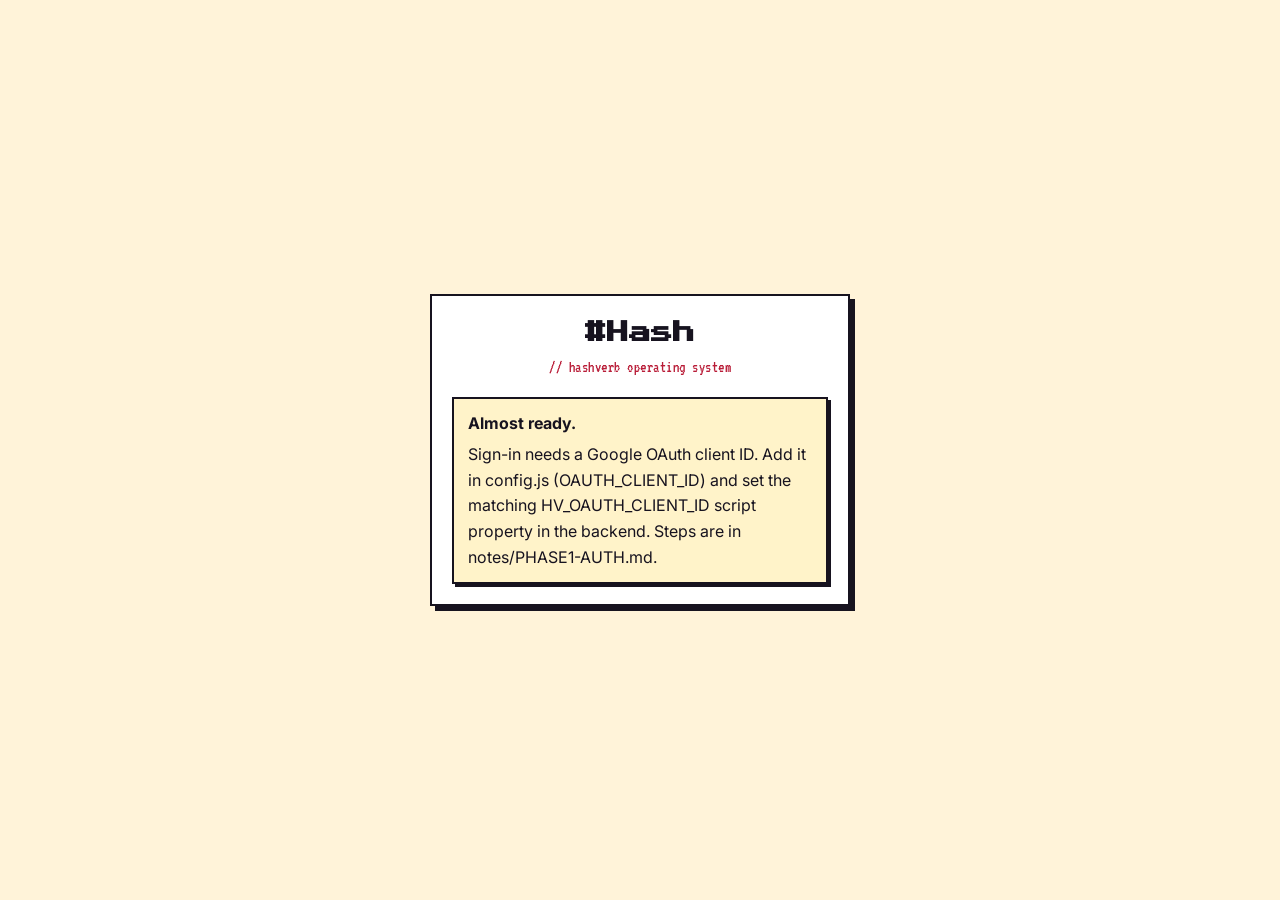
==== index.html @ 0734a551 "Hashverb OS phase 6: file hub (versioning + approval) Adds apps/os/Files.js (11-check suite) + the f" ====
<!doctype html>
<html lang="en">
<head>
  <meta charset="utf-8">
  <title>#Hash · Hashverb OS</title>
  <meta name="viewport" content="width=device-width, initial-scale=1, viewport-fit=cover">
  <meta name="theme-color" content="#FFF3D9">
  <meta name="description" content="Hashverb Operating System — internal collaboration and event operations for the #Hash tech org.">
  <link rel="preconnect" href="https://fonts.googleapis.com">
  <link rel="preconnect" href="https://fonts.gstatic.com" crossorigin>
  <link href="https://fonts.googleapis.com/css2?family=Press+Start+2P&family=Space+Grotesk:wght@500;600;700&family=VT323&family=Inter:wght@400;500;600&display=swap" rel="stylesheet">
  <link rel="stylesheet" href="styles/app.css">
</head>
<body>

  <!-- sign-in / not-configured / loading lives here -->
  <div id="gate"></div>

  <!-- the app shell (nav + views) is built into here after sign-in -->
  <div id="app" class="hidden"></div>

  <!-- Google Identity Services (renders the Sign in with Google button) -->
  <script src="https://accounts.google.com/gsi/client" async defer></script>

  <!-- app scripts, in dependency order (no build step) -->
  <script src="config.js"></script>
  <script src="js/perm.js"></script>
  <script src="js/core.js"></script>
  <script src="js/api.js"></script>
  <script src="js/auth.js"></script>
  <script src="js/comments.js"></script>
  <script src="js/taskboard.js"></script>
  <script src="js/files.js"></script>
  <script src="js/views.js"></script>
  <script src="js/teams.js"></script>
  <script src="js/events.js"></script>
  <script src="js/flags.js"></script>
  <script src="js/app.js"></script>
</body>
</html>
---- styles/app.css ----
/* =========================================================================
   Hashverb OS — design system (RetroUI, ported).

   The club site's look lives in the private repo's Styles.html, served through
   Apps Script's include(). This static site cannot use that, so the tokens and
   components are reproduced here, self-contained. Same grammar: bright cream
   ground, near-black hard borders, solid offset shadows, zero radius, the
   #Hash palette and type. Keep this in step with Styles.html by eye.
   ========================================================================= */

:root {
  --bg:#FFF3D9;            /* bright warm cream */
  --panel:#FFFFFF;         /* white cards */
  --ink:#17131f;           /* near-black text */
  --ink-dim:#524b5c;
  --ink-faint:#6d6675;
  --teal-text:#0B7278;
  --line:#17131f;          /* borders are near-black (RetroUI) */
  --pink:#E94560; --pink-2:#ff5c78; --pink-dark:#b91d38;
  --gold:#F4A400;
  --teal:#0FA6AE;
  --logo:#00b874;
  --danger:#E11D48;
  --ok:#0f9d58;
  --ai:#0FA6AE; --robotics:#E94560; --cyber:#F4A400;
  --maxw:1180px;
  --sh:5px 5px 0 var(--line);
  --sh-sm:3px 3px 0 var(--line);
  --sans:'Inter',system-ui,-apple-system,'Segoe UI',Roboto,sans-serif;
  --display:'Space Grotesk',var(--sans);
  --pixel:'Press Start 2P',ui-monospace,monospace;
  --mono:'VT323',ui-monospace,monospace;
}

*,*::before,*::after { box-sizing:border-box; }
html,body { margin:0; padding:0; }
body {
  background:var(--bg); color:var(--ink);
  font:16px/1.6 var(--sans);
  -webkit-font-smoothing:antialiased;
  min-height:100vh;
}
a { color:var(--pink-dark); }
img { max-width:100%; }
:focus-visible { outline:3px solid var(--teal); outline-offset:2px; }

/* ---------------- layout ---------------- */
.container { width:100%; max-width:var(--maxw); margin:0 auto; padding:0 20px; }
.stack > * + * { margin-top:14px; }
.row { display:flex; gap:12px; align-items:center; }
.row.wrap { flex-wrap:wrap; }
.spacer { flex:1; }
.muted { color:var(--ink-faint); }
.small { font-size:14px; }
.center { text-align:center; }
.hidden { display:none !important; }

/* ---------------- top bar ---------------- */
.nav {
  position:sticky; top:0; z-index:40; background:var(--bg);
  border-bottom:3px solid var(--line);
}
.nav-inner { display:flex; align-items:center; gap:12px; height:64px; }
.brand { display:flex; align-items:center; gap:10px; font-family:var(--pixel); font-size:13px; }
.brand .dot { width:12px; height:12px; background:var(--logo); border:2px solid var(--line); }
.brand small { font-family:var(--mono); font-size:16px; color:var(--ink-faint); }
.nav-right { margin-left:auto; display:flex; align-items:center; gap:10px; }
.who { display:flex; align-items:center; gap:8px; }
.who img { width:30px; height:30px; border:2px solid var(--line); object-fit:cover; }
.who .nm { font-weight:600; font-size:14px; max-width:150px; overflow:hidden; text-overflow:ellipsis; white-space:nowrap; }

/* ---------------- tabs / nav pills ---------------- */
.tabs { display:flex; gap:0; flex-wrap:wrap; border:2px solid var(--line); background:var(--panel); width:max-content; box-shadow:var(--sh-sm); }
.tab {
  font-family:var(--display); font-weight:600; font-size:14px;
  padding:9px 16px; background:var(--panel); border:none; border-right:2px solid var(--line);
  cursor:pointer; color:var(--ink);
}
.tab:last-child { border-right:none; }
.tab.on { background:var(--ink); color:#fff; }

/* ---------------- cards ---------------- */
.card {
  background:var(--panel); border:2px solid var(--line); box-shadow:var(--sh);
  padding:20px;
}
.card + .card { margin-top:16px; }
.card h2 { font-family:var(--display); margin:0 0 6px; font-size:22px; }
.card h3 { font-family:var(--display); margin:0 0 6px; font-size:18px; }
.eyebrow { font-family:var(--mono); font-size:16px; color:var(--pink-dark); letter-spacing:.5px; }
.section-title { font-family:var(--display); font-weight:700; font-size:clamp(22px,3.5vw,30px); margin:2px 0 4px; }
.section-sub { color:var(--ink-dim); margin:0; }

/* stat tiles */
.tiles { display:grid; grid-template-columns:repeat(auto-fit,minmax(150px,1fr)); gap:12px; }
.tile { background:var(--panel); border:2px solid var(--line); box-shadow:var(--sh-sm); padding:14px 16px; }
.tile .n { font-family:var(--display); font-weight:700; font-size:30px; line-height:1; }
.tile .l { font-family:var(--mono); font-size:16px; color:var(--ink-faint); margin-top:4px; }

/* ---------------- buttons ---------------- */
.btn {
  font-family:var(--display); font-weight:600; font-size:15px;
  padding:10px 18px; background:var(--panel); color:var(--ink);
  border:2px solid var(--line); box-shadow:var(--sh-sm); cursor:pointer;
  display:inline-flex; align-items:center; gap:8px; text-decoration:none;
}
.btn:active { transform:translate(3px,3px); box-shadow:none; }
.btn[disabled] { opacity:.5; cursor:not-allowed; }
.btn.primary { background:var(--pink); color:#fff; }
.btn.dark { background:var(--ink); color:#fff; }
.btn.ghost { box-shadow:none; }
.btn.small { padding:6px 12px; font-size:13px; }
.btn.danger { background:var(--danger); color:#fff; }
.btn.block { width:100%; justify-content:center; }

/* ---------------- chips ---------------- */
.chip {
  display:inline-flex; align-items:center; gap:6px;
  font-family:var(--mono); font-size:16px; line-height:1;
  border:2px solid var(--line); background:var(--bg); padding:4px 8px;
}
.chip.role { background:#eef7ff; }
.chip.scoped { background:#fff2f5; }
.chip .x { cursor:pointer; font-weight:700; color:var(--pink-dark); }
.chip.on { background:var(--ink); color:#fff; }

/* status pills */
.pill { font-family:var(--pixel); font-size:8px; padding:4px 7px; border:2px solid var(--line); }
.pill.active { background:#e2f7ec; }
.pill.suspended { background:#ffe3ea; color:var(--danger); }

/* ---------------- forms ---------------- */
.field { margin-top:12px; }
.field label { display:block; font-family:var(--display); font-weight:600; font-size:14px; margin-bottom:5px; }
.field input, .field select, .field textarea {
  width:100%; font:15px var(--sans); padding:10px 12px;
  border:2px solid var(--line); background:var(--panel); color:var(--ink);
}
.field textarea { resize:vertical; min-height:70px; }
.field .hint { font-family:var(--mono); font-size:15px; color:var(--ink-faint); margin-top:4px; }
.check { display:flex; align-items:flex-start; gap:8px; padding:5px 0; }
.check input { width:18px; height:18px; margin-top:3px; flex:0 0 auto; }
.check .k { font-family:var(--mono); font-size:16px; }
.check .d { color:var(--ink-faint); font-size:13px; }

/* ---------------- tables ---------------- */
.table-wrap { overflow-x:auto; border:2px solid var(--line); box-shadow:var(--sh-sm); background:var(--panel); }
table.tbl { width:100%; border-collapse:collapse; min-width:520px; }
table.tbl th, table.tbl td { text-align:left; padding:10px 12px; border-bottom:2px solid var(--line); vertical-align:top; }
table.tbl thead th { font-family:var(--pixel); font-size:8px; background:var(--bg); position:sticky; top:0; }
table.tbl tbody tr:last-child td { border-bottom:none; }
table.tbl tbody tr:hover { background:var(--bg); }

/* ---------------- banners ---------------- */
.banner { border:2px solid var(--line); box-shadow:var(--sh-sm); padding:12px 14px; background:var(--panel); }
.banner.warn { background:#fff3c9; }
.banner.bad { background:#ffe3ea; }
.banner.good { background:#e2f7ec; }
.banner.info { background:#eef7ff; }

/* ---------------- modal ---------------- */
.modal { position:fixed; inset:0; z-index:80; background:rgba(23,19,31,.5); display:none; padding:20px; overflow-y:auto; }
.modal.open { display:flex; align-items:flex-start; justify-content:center; }
.modal-card { background:var(--panel); border:2px solid var(--line); box-shadow:var(--sh); width:min(560px,100%); margin:6vh auto; }
.modal-top { display:flex; align-items:center; justify-content:space-between; padding:14px 18px; border-bottom:2px solid var(--line); }
.modal-top h3 { margin:0; font-family:var(--display); font-size:20px; }
.modal-top .x { background:none; border:none; font-size:22px; cursor:pointer; line-height:1; color:var(--ink); }
.modal-body { padding:18px; }
.modal-foot { display:flex; gap:10px; justify-content:flex-end; padding:14px 18px; border-top:2px solid var(--line); flex-wrap:wrap; }

/* ---------------- toast ---------------- */
.toast {
  position:fixed; left:50%; bottom:26px; transform:translate(-50%,140%);
  background:var(--ink); color:#fff; padding:12px 18px; border:2px solid var(--line);
  box-shadow:var(--sh); font-weight:600; z-index:90; max-width:90vw; transition:transform .25s ease;
}
.toast.show { transform:translate(-50%,0); }
.toast.err { background:var(--danger); }
body.reduce-motion .toast { transition:none; }

/* ---------------- sign-in screen ---------------- */
.gate { min-height:100vh; display:grid; place-items:center; padding:24px; }
.gate-card { width:min(420px,100%); text-align:center; }
.gate-card h1 { font-family:var(--pixel); font-size:22px; margin:0 0 4px; }
.gsi { display:flex; justify-content:center; margin-top:18px; min-height:44px; }

/* ---------------- misc ---------------- */
.spin { display:inline-block; width:16px; height:16px; border:3px solid var(--line); border-top-color:transparent; border-radius:50%; animation:hv-spin .7s linear infinite; }
@keyframes hv-spin { to { transform:rotate(360deg); } }
body.reduce-motion .spin { animation:none; }
.loading-wrap { display:grid; place-items:center; padding:60px 0; }
.empty { padding:26px; text-align:center; color:var(--ink-faint); font-family:var(--mono); font-size:18px; }
.grp-title { font-family:var(--pixel); font-size:9px; margin:16px 0 6px; color:var(--ink-dim); }

/* ---------------- task board ---------------- */
.hv-board { display:flex; gap:12px; overflow-x:auto; padding-bottom:8px; }
.hv-col { flex:0 0 220px; background:var(--bg); border:2px solid var(--line); box-shadow:var(--sh-sm); padding:8px; min-height:80px; }
.hv-col-h { display:flex; justify-content:space-between; font-family:var(--pixel); font-size:8px; padding:4px 4px 8px; }
.hv-task { background:var(--panel); border:2px solid var(--line); box-shadow:var(--sh-sm); padding:9px 10px; margin-bottom:8px; cursor:pointer; font-size:14px; }
.hv-task:active { transform:translate(2px,2px); box-shadow:none; }

/* view container */
main.app { padding:22px 0 60px; }
.view { display:none; }
.view.on { display:block; }
.page-head { display:flex; align-items:flex-end; gap:12px; flex-wrap:wrap; margin-bottom:16px; }
.page-head .spacer { flex:1; }

/* ---------------- responsive ---------------- */
@media (max-width:720px) {
  .nav-inner { height:auto; min-height:60px; padding:8px 0; flex-wrap:wrap; }
  .who .nm { max-width:100px; }
  .card { padding:16px; }
  .tile .n { font-size:24px; }
}
@media (hover:none) {
  .btn:active { transform:translate(3px,3px); }
}
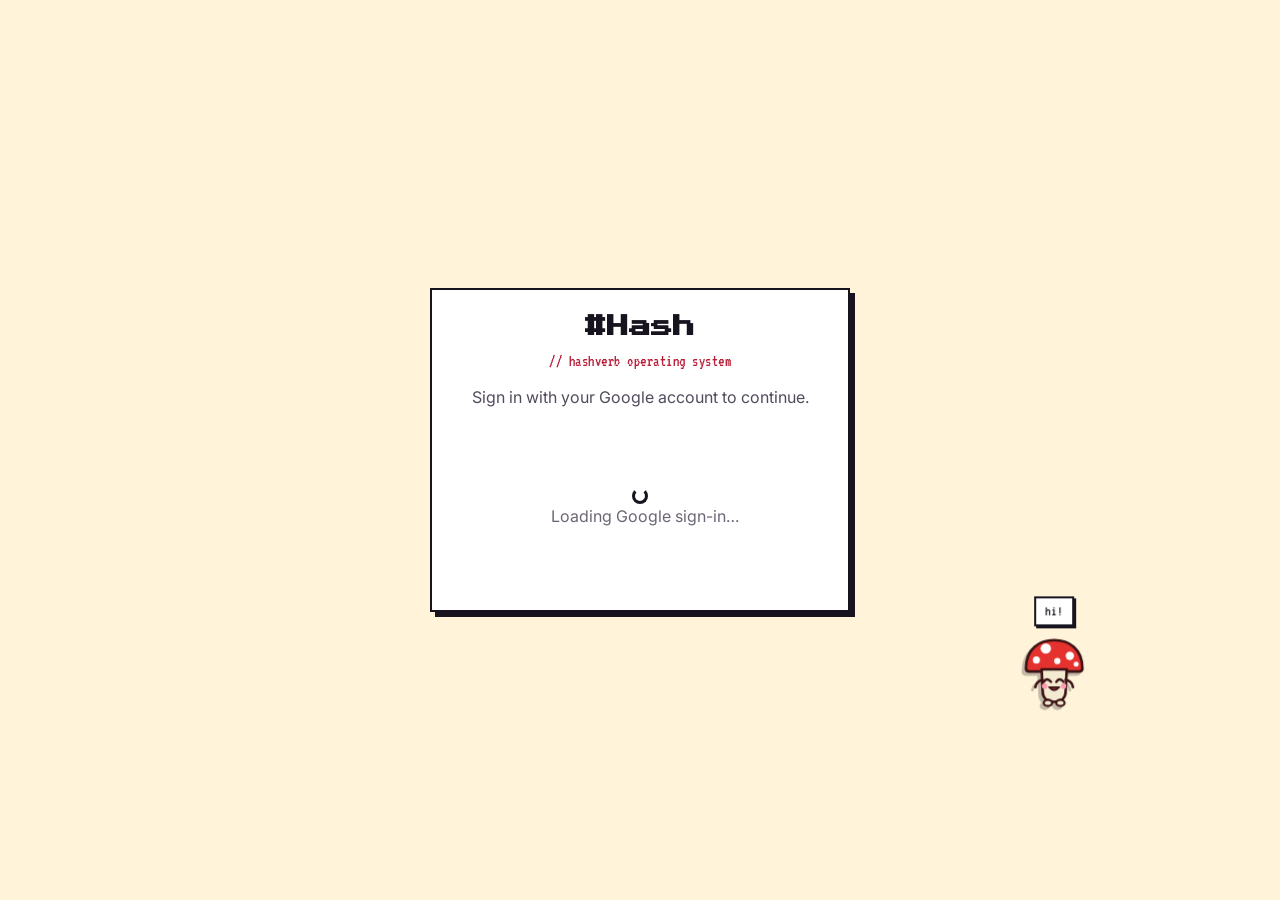
==== commit 80095c23: "Bring Shroomy the mascot to the OS; event stages show what they mean Ported the club site's pixel-mu" ====
--- a/index.html
+++ b/index.html
@@ -31,10 +31,14 @@
   <script src="js/comments.js"></script>
   <script src="js/taskboard.js"></script>
   <script src="js/files.js"></script>
+  <script src="js/budgets.js"></script>
+  <script src="js/checkins.js"></script>
+  <script src="js/dashboard.js"></script>
   <script src="js/views.js"></script>
   <script src="js/teams.js"></script>
   <script src="js/events.js"></script>
   <script src="js/flags.js"></script>
+  <script src="js/mascot.js"></script>
   <script src="js/app.js"></script>
 </body>
 </html>
--- a/styles/app.css
+++ b/styles/app.css
@@ -47,7 +47,8 @@
 /* ---------------- layout ---------------- */
 .container { width:100%; max-width:var(--maxw); margin:0 auto; padding:0 20px; }
 .stack > * + * { margin-top:14px; }
-.row { display:flex; gap:12px; align-items:center; }
+.row { display:flex; gap:12px; align-items:center; flex-wrap:wrap; }
+.row.nowrap { flex-wrap:nowrap; min-width:0; }
 .row.wrap { flex-wrap:wrap; }
 .spacer { flex:1; }
 .muted { color:var(--ink-faint); }
@@ -60,14 +61,18 @@
   position:sticky; top:0; z-index:40; background:var(--bg);
   border-bottom:3px solid var(--line);
 }
-.nav-inner { display:flex; align-items:center; gap:12px; height:64px; }
-.brand { display:flex; align-items:center; gap:10px; font-family:var(--pixel); font-size:13px; }
-.brand .dot { width:12px; height:12px; background:var(--logo); border:2px solid var(--line); }
+.nav-top { display:flex; align-items:center; gap:12px; min-height:58px; flex-wrap:wrap; }
+.brand { display:flex; align-items:center; gap:10px; font-family:var(--pixel); font-size:13px; white-space:nowrap; }
+.brand .dot { width:12px; height:12px; background:var(--logo); border:2px solid var(--line); flex:0 0 auto; }
 .brand small { font-family:var(--mono); font-size:16px; color:var(--ink-faint); }
-.nav-right { margin-left:auto; display:flex; align-items:center; gap:10px; }
+.nav-utils { margin-left:auto; display:flex; align-items:center; gap:8px; flex-wrap:wrap; justify-content:flex-end; }
 .who { display:flex; align-items:center; gap:8px; }
-.who img { width:30px; height:30px; border:2px solid var(--line); object-fit:cover; }
-.who .nm { font-weight:600; font-size:14px; max-width:150px; overflow:hidden; text-overflow:ellipsis; white-space:nowrap; }
+.who img { width:30px; height:30px; border:2px solid var(--line); object-fit:cover; flex:0 0 auto; }
+.who .nm { font-weight:600; font-size:14px; max-width:120px; overflow:hidden; text-overflow:ellipsis; white-space:nowrap; }
+/* nav tabs strip — scrolls horizontally instead of overflowing the viewport */
+.nav-tabsbar { overflow-x:auto; -webkit-overflow-scrolling:touch; }
+.nav-tabsbar::-webkit-scrollbar { height:0; }
+.nav-tabsbar-inner { display:flex; width:max-content; min-width:100%; padding:2px 20px 10px; }
 
 /* ---------------- tabs / nav pills ---------------- */
 .tabs { display:flex; gap:0; flex-wrap:wrap; border:2px solid var(--line); background:var(--panel); width:max-content; box-shadow:var(--sh-sm); }
@@ -207,12 +212,76 @@
 .page-head .spacer { flex:1; }
 
 /* ---------------- responsive ---------------- */
-@media (max-width:720px) {
-  .nav-inner { height:auto; min-height:60px; padding:8px 0; flex-wrap:wrap; }
-  .who .nm { max-width:100px; }
+@media (max-width:820px) {
+  .container { padding:0 14px; }
+  .nav-tabsbar-inner { padding-left:14px; padding-right:14px; }
+  .nav-top { min-height:52px; gap:8px; }
+  .hv-hide-sm { display:none !important; }
+  .who .nm { max-width:84px; }
   .card { padding:16px; }
   .tile .n { font-size:24px; }
+  .section-title { font-size:22px; }
+  /* full-screen modals on phones — far easier to use than a small floating box */
+  .modal { padding:0; }
+  .modal-card { width:100%; margin:0; min-height:100vh; box-shadow:none; }
+  .modal-foot { position:sticky; bottom:0; background:var(--panel); }
+  /* stat tiles: comfortable minimum so two fit a narrow screen without clipping */
+  .tiles { grid-template-columns:repeat(auto-fit,minmax(138px,1fr)); }
+}
+@media (max-width:440px) {
+  .tiles { grid-template-columns:1fr 1fr; }
+  .btn { font-size:14px; padding:9px 14px; }
+  .btn.small { padding:6px 11px; font-size:12px; }
+  .card h2 { font-size:19px; }
+  .card h3 { font-size:17px; }
+  .modal-foot .btn { flex:1 1 auto; justify-content:center; }
 }
 @media (hover:none) {
   .btn:active { transform:translate(3px,3px); }
 }
+
+/* ---------------- Shroomy the mascot (ported from the club site) ---------------- */
+.mascot { position:fixed; left:0; top:0; z-index:60; width:76px; height:92px; cursor:pointer; pointer-events:auto; transform:translate3d(0,0,0); will-change:transform; }
+.mascot .m-inner { width:100%; height:100%; transform-origin:50% 92%; }
+.mascot .m-inner.breathe { animation:shroom-breathe 1.7s steps(2,end) infinite; }
+.mascot .m-flip { width:100%; height:100%; transform-origin:50% 92%; }
+.mascot .m-body { width:100%; height:100%; transform-origin:50% 92%; }
+.mascot .m-body.walk { animation:shroom-hop .30s steps(2,end) infinite; }
+.mascot svg { width:100%; height:100%; filter:drop-shadow(3px 3px 0 rgba(23,19,31,.26)); overflow:visible; display:block; }
+.mascot .v { display:none; }
+.mascot #eyes { transform-box:fill-box; transform-origin:center; }
+.mascot #eyes.blink { animation:shroom-blink .18s steps(3,end); }
+.mascot .pupil { transform-box:fill-box; transition:transform .05s linear; }
+.mascot.super-aura svg { filter:drop-shadow(0 0 7px var(--gold)) drop-shadow(0 0 13px var(--teal)); }
+.mascot.super-aura { animation:shroom-hue 2.4s steps(6,end) infinite; }
+.mascot.angry-tint .shroom-cap { fill:#a51f2b; }
+.mascot.angry-tint { filter:saturate(1.3) brightness(.92); }
+.mascot-bubble { position:absolute; bottom:88px; left:50%; transform:translateX(-50%); background:#fff; border:2px solid var(--ink); font-family:var(--mono); font-size:14px; padding:2px 9px; box-shadow:2px 2px 0 var(--line); white-space:nowrap; opacity:0; transition:opacity .16s; pointer-events:none; }
+.mascot-bubble.show { opacity:1; }
+.m-fx { position:absolute; pointer-events:none; font-size:16px; line-height:1; will-change:transform,opacity; z-index:1; left:44%; top:8px; }
+@keyframes shroom-breathe { 0%,100%{transform:scaleX(1) scaleY(1)} 50%{transform:scaleX(1.06) scaleY(.94)} }
+@keyframes shroom-hop { 0%,100%{transform:translateY(0)} 50%{transform:translateY(-5px)} }
+@keyframes shroom-blink { 0%,100%{transform:scaleY(1)} 45%,55%{transform:scaleY(.1)} }
+@keyframes shroom-hue { 0%{filter:hue-rotate(0)} 100%{filter:hue-rotate(40deg)} }
+.m-inner.fx-jump { animation:shroom-jump .7s steps(6,end); }
+.m-inner.fx-spin { animation:shroom-spin .85s steps(8,end); }
+.m-inner.fx-wobble { animation:shroom-wobble .8s steps(4,end); }
+.m-inner.fx-jitter { animation:shroom-jitter .16s steps(2,end) 7; }
+.m-inner.fx-shiver { animation:shroom-shiver .15s steps(2,end) 12; }
+.m-inner.fx-pop { animation:shroom-pop .5s steps(4,end); }
+.m-inner.fx-droop { animation:shroom-droop .7s steps(3,end) forwards; }
+.m-inner.fx-dance { animation:shroom-dance .55s steps(2,end) 3; }
+.m-inner.fx-sleepy { animation:shroom-sleepy 2s steps(2,end) infinite; }
+@keyframes shroom-jump { 0%{transform:translateY(0)} 30%{transform:translateY(-26px)} 55%{transform:translateY(0)} 72%{transform:translateY(-9px)} 100%{transform:translateY(0)} }
+@keyframes shroom-spin { 0%{transform:rotate(0)} 100%{transform:rotate(360deg)} }
+@keyframes shroom-wobble { 0%,100%{transform:rotate(0)} 25%{transform:rotate(-15deg)} 75%{transform:rotate(15deg)} }
+@keyframes shroom-jitter { 0%,100%{transform:translateX(0)} 25%{transform:translateX(-3px)} 50%{transform:translateX(3px)} 75%{transform:translateX(-2px)} }
+@keyframes shroom-shiver { 0%,100%{transform:translate(0,0) scale(.82)} 25%{transform:translate(-2px,0) scale(.82)} 50%{transform:translate(2px,1px) scale(.82)} 75%{transform:translate(-1px,-1px) scale(.82)} }
+@keyframes shroom-pop { 0%{transform:scale(1)} 40%{transform:scale(1.35)} 70%{transform:scale(.9)} 100%{transform:scale(1)} }
+@keyframes shroom-droop { 0%{transform:translateY(0)} 100%{transform:translateY(5px) scaleY(.96)} }
+@keyframes shroom-dance { 0%,100%{transform:translateX(0) rotate(0)} 25%{transform:translateX(-8px) rotate(-9deg)} 75%{transform:translateX(8px) rotate(9deg)} }
+@keyframes shroom-sleepy { 0%,100%{transform:rotate(7deg)} 50%{transform:rotate(11deg)} }
+@keyframes m-rise { 0%{opacity:1;transform:translateY(0)} 100%{opacity:0;transform:translateY(-30px)} }
+@media (max-width:900px) { .mascot { width:64px; height:76px; } }
+@media (hover:none) { .mascot { pointer-events:none; } }
+body.reduce-motion .mascot .m-inner.breathe { animation:none; }
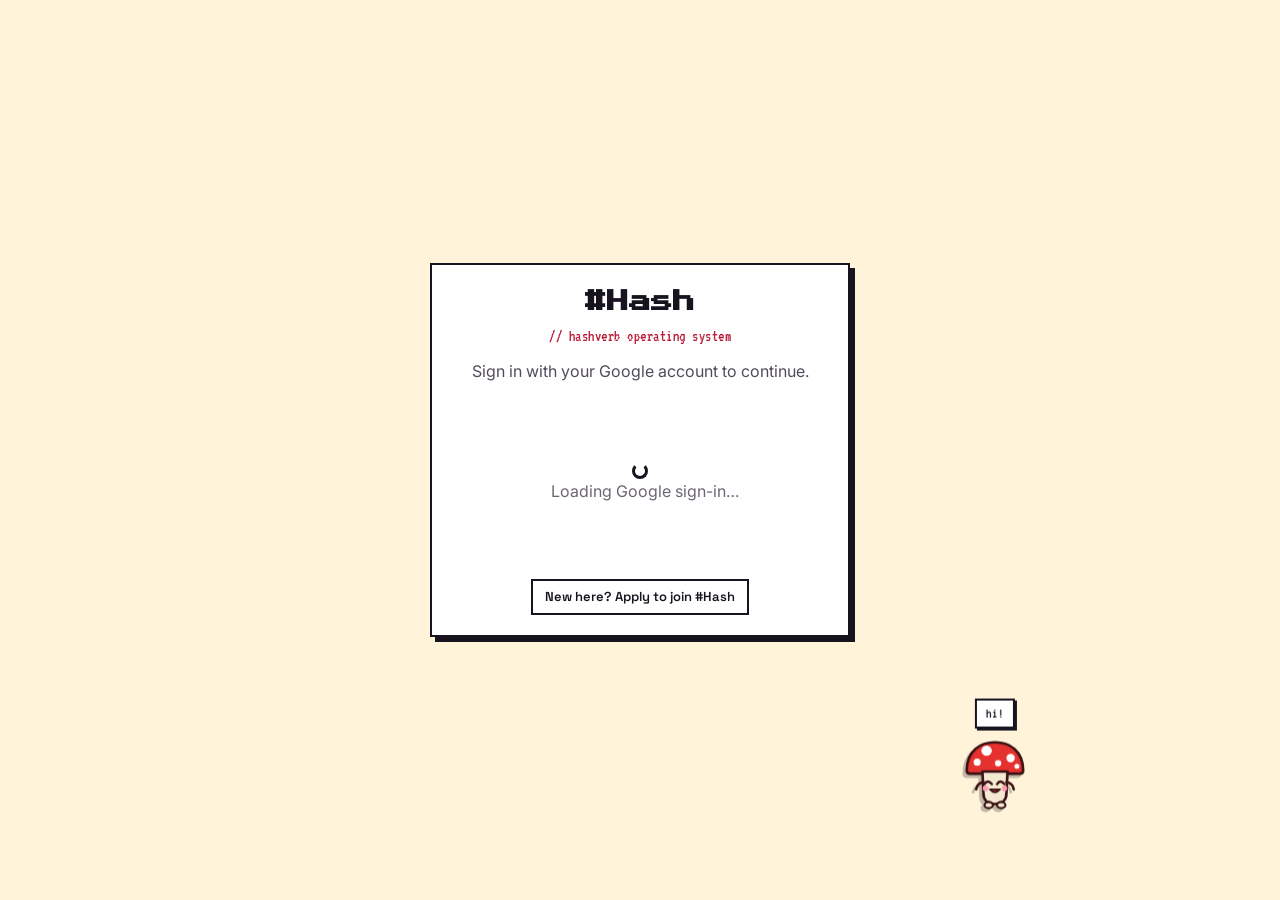
==== commit f35f9486: "Join the crew: public join.html + Applications review view join.html is the new public recruitment p" ====
--- a/index.html
+++ b/index.html
@@ -38,6 +38,7 @@
   <script src="js/teams.js"></script>
   <script src="js/events.js"></script>
   <script src="js/flags.js"></script>
+  <script src="js/applications.js"></script>
   <script src="js/mascot.js"></script>
   <script src="js/app.js"></script>
 </body>
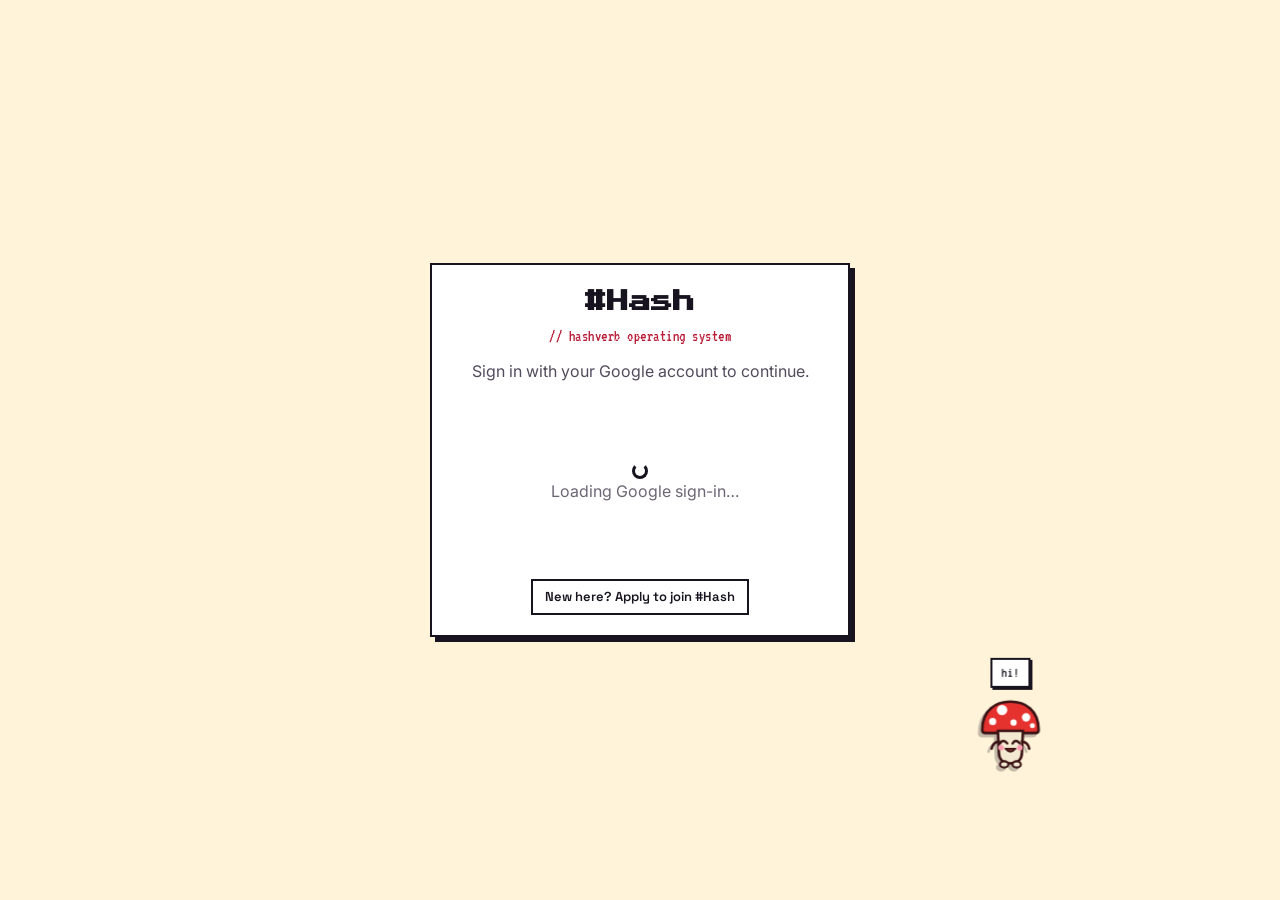
==== commit 9766f503: "Reorganise Home into a dashboard; add the Ask Shroomy card Home was one tall single-column stack of " ====
--- a/index.html
+++ b/index.html
@@ -40,6 +40,7 @@
   <script src="js/flags.js"></script>
   <script src="js/applications.js"></script>
   <script src="js/mascot.js"></script>
+  <script src="js/assist.js"></script>
   <script src="js/app.js"></script>
 </body>
 </html>
--- a/styles/app.css
+++ b/styles/app.css
@@ -208,8 +208,30 @@
 main.app { padding:22px 0 60px; }
 .view { display:none; }
 .view.on { display:block; }
-.page-head { display:flex; align-items:flex-end; gap:12px; flex-wrap:wrap; margin-bottom:16px; }
+.page-head { display:flex; align-items:flex-end; gap:12px; flex-wrap:wrap; margin-bottom:18px; }
 .page-head .spacer { flex:1; }
+
+/* ---------------- dashboard grid ----------------
+   Home was a single tall stack of full-width cards. This lays the work out as
+   a proper dashboard: a wider main column (tasks, announcements) beside a
+   narrower rail (quest, assistant, check-in, links). Collapses to one column
+   on small screens. Same RetroUI cards - only the arrangement changes. */
+.dash { display:grid; grid-template-columns:1.7fr 1fr; gap:16px; align-items:start; }
+.dash > .col { display:flex; flex-direction:column; gap:16px; min-width:0; }
+.dash .col > .card + .card { margin-top:0; }   /* the column gap owns the spacing */
+.section-strip { margin-bottom:18px; }         /* KPI tiles sit full-width under the greeting */
+@media (max-width:900px) { .dash { grid-template-columns:1fr; } }
+
+/* a soft lift on interactive tiles so the page feels alive, not static */
+.tile.link { transition:transform .08s ease, box-shadow .08s ease; }
+.tile.link:hover { transform:translate(-2px,-2px); box-shadow:5px 5px 0 var(--line); }
+.tile.link:active { transform:translate(0,0); box-shadow:var(--sh-sm); }
+body.reduce-motion .tile.link { transition:none; }
+
+/* the assistant answer block */
+.assist-out { border:2px solid var(--line); background:var(--bg); padding:12px 14px; margin-top:12px; font-size:15px; line-height:1.55; white-space:pre-wrap; }
+.assist-row { display:flex; gap:8px; margin-top:12px; }
+.assist-row input { flex:1; min-width:0; }
 
 /* ---------------- responsive ---------------- */
 @media (max-width:820px) {
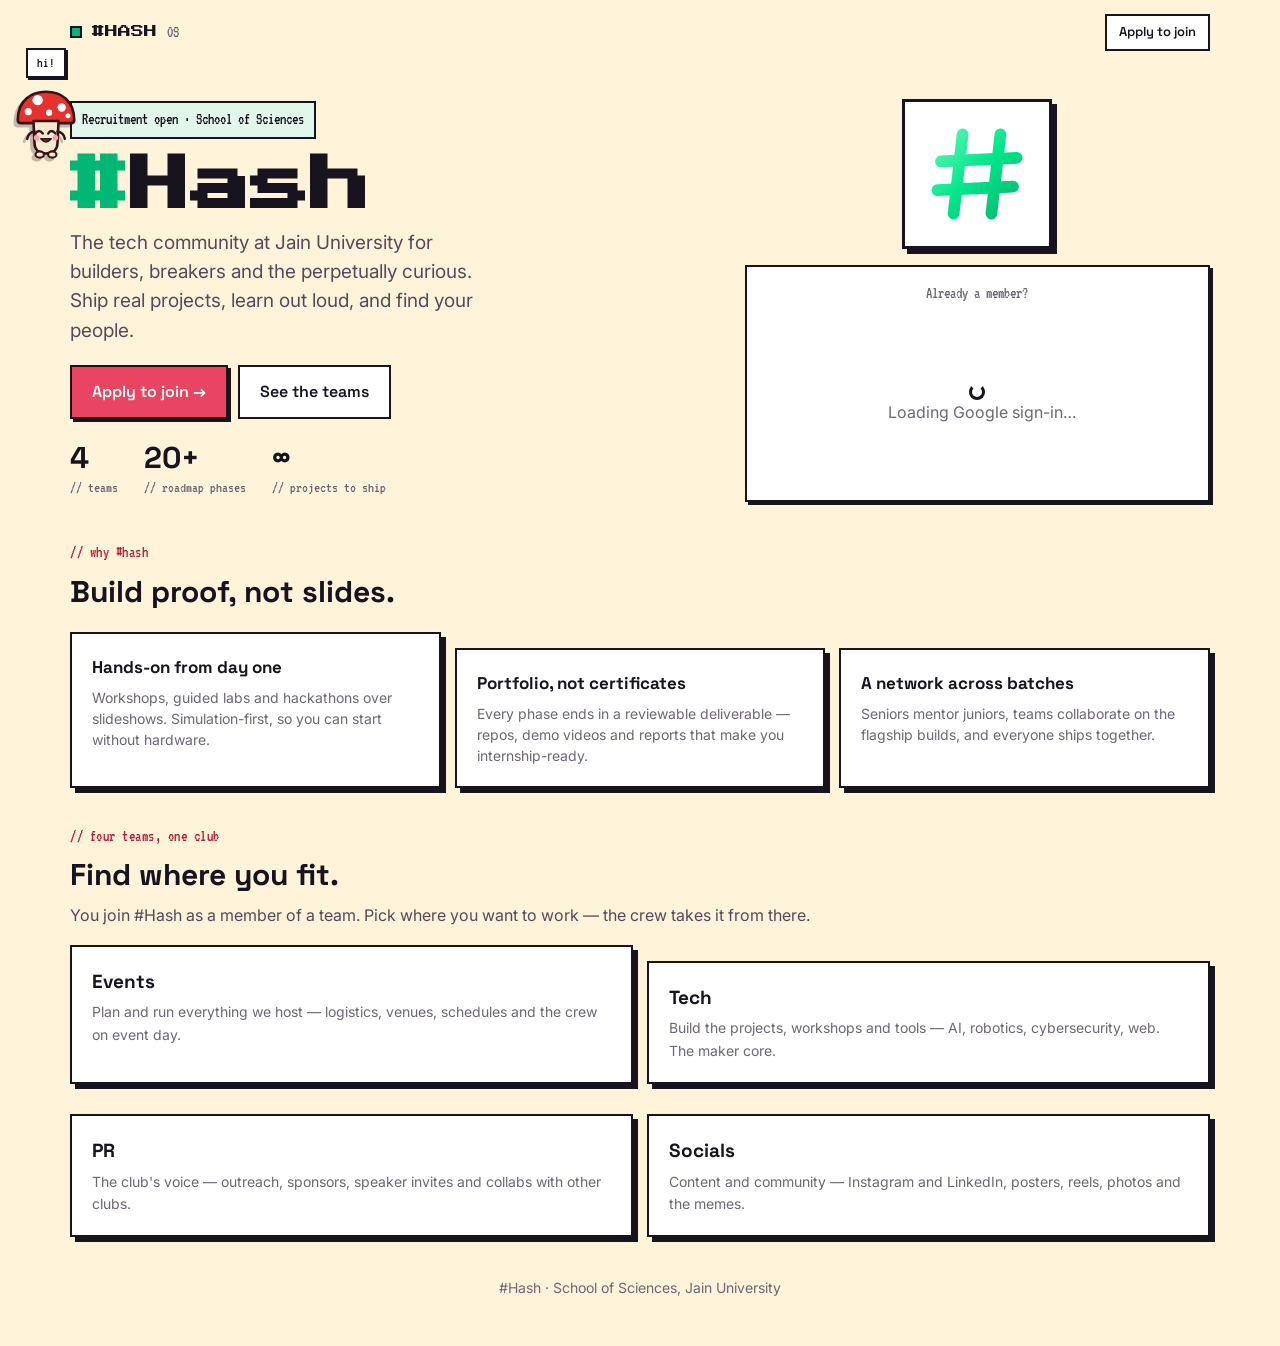
==== commit a0974866: "Phase B: the club's public landing becomes the OS front door A visitor who isn't signed in now lands" ====
--- a/index.html
+++ b/index.html
@@ -41,6 +41,7 @@
   <script src="js/applications.js"></script>
   <script src="js/mascot.js"></script>
   <script src="js/assist.js"></script>
+  <script src="js/landing.js"></script>
   <script src="js/app.js"></script>
 </body>
 </html>
--- a/styles/app.css
+++ b/styles/app.css
@@ -182,6 +182,38 @@
 .toast.show { transform:translate(-50%,0); }
 .toast.err { background:var(--danger); }
 body.reduce-motion .toast { transition:none; }
+
+/* ---------------- public landing (club front door) ---------------- */
+.lp { min-height:100vh; }
+.lp-bar { display:flex; align-items:center; gap:12px; max-width:var(--maxw); margin:0 auto; padding:14px 20px; }
+.lp-hero { display:grid; grid-template-columns:1.25fr .9fr; gap:28px; align-items:center; padding:34px 0 8px; }
+.lp-badge { display:inline-flex; align-items:center; font-family:var(--mono); font-size:16px; border:2px solid var(--line); background:#e2f7ec; padding:4px 10px; }
+.lp-title { font-family:var(--pixel); font-size:clamp(34px,7vw,60px); line-height:1.05; margin:16px 0 10px; }
+.lp-hash { color:var(--logo); }
+.lp-lede { font-size:clamp(16px,2.2vw,19px); line-height:1.55; max-width:36ch; margin:0 0 20px; color:var(--ink-dim); }
+.lp-cta { display:flex; gap:10px; flex-wrap:wrap; }
+.lp-cta .btn { font-size:16px; padding:12px 20px; }
+.lp-stats { display:flex; gap:26px; margin-top:24px; flex-wrap:wrap; }
+.lp-stat .n { font-family:var(--display); font-weight:700; font-size:30px; line-height:1; }
+.lp-stat .l { font-family:var(--mono); font-size:15px; color:var(--ink-faint); margin-top:3px; }
+.lp-hero-art { display:flex; flex-direction:column; gap:16px; align-items:center; }
+.lp-logo { width:150px; height:150px; border:3px solid var(--line); box-shadow:var(--sh); background:var(--panel); display:grid; place-items:center; padding:18px; }
+.lp-logo svg { width:100%; height:100%; }
+.lp-signin { width:100%; border:2px solid var(--line); box-shadow:var(--sh-sm); background:var(--panel); padding:14px; text-align:center; }
+.lp-signin-h { font-family:var(--mono); font-size:16px; color:var(--ink-faint); margin-bottom:8px; }
+.lp-section { padding:30px 0 6px; }
+.lp-pillars { display:grid; grid-template-columns:repeat(3,1fr); gap:14px; margin-top:16px; }
+.lp-pillar h3 { font-family:var(--display); font-size:17px; margin:0 0 6px; }
+.lp-pillar p { margin:0; font-size:14px; line-height:1.5; }
+.lp-teams { display:grid; grid-template-columns:1fr 1fr; gap:14px; margin-top:16px; }
+.lp-team-nm { font-family:var(--display); font-weight:700; font-size:19px; margin-bottom:4px; }
+.lp-foot { text-align:center; padding:34px 0 46px; }
+@media (max-width:820px) {
+  .lp-hero { grid-template-columns:1fr; padding-top:22px; }
+  .lp-hero-art { flex-direction:column-reverse; }
+  .lp-pillars { grid-template-columns:1fr; }
+  .lp-teams { grid-template-columns:1fr; }
+}
 
 /* ---------------- sign-in screen ---------------- */
 .gate { min-height:100vh; display:grid; place-items:center; padding:24px; }
